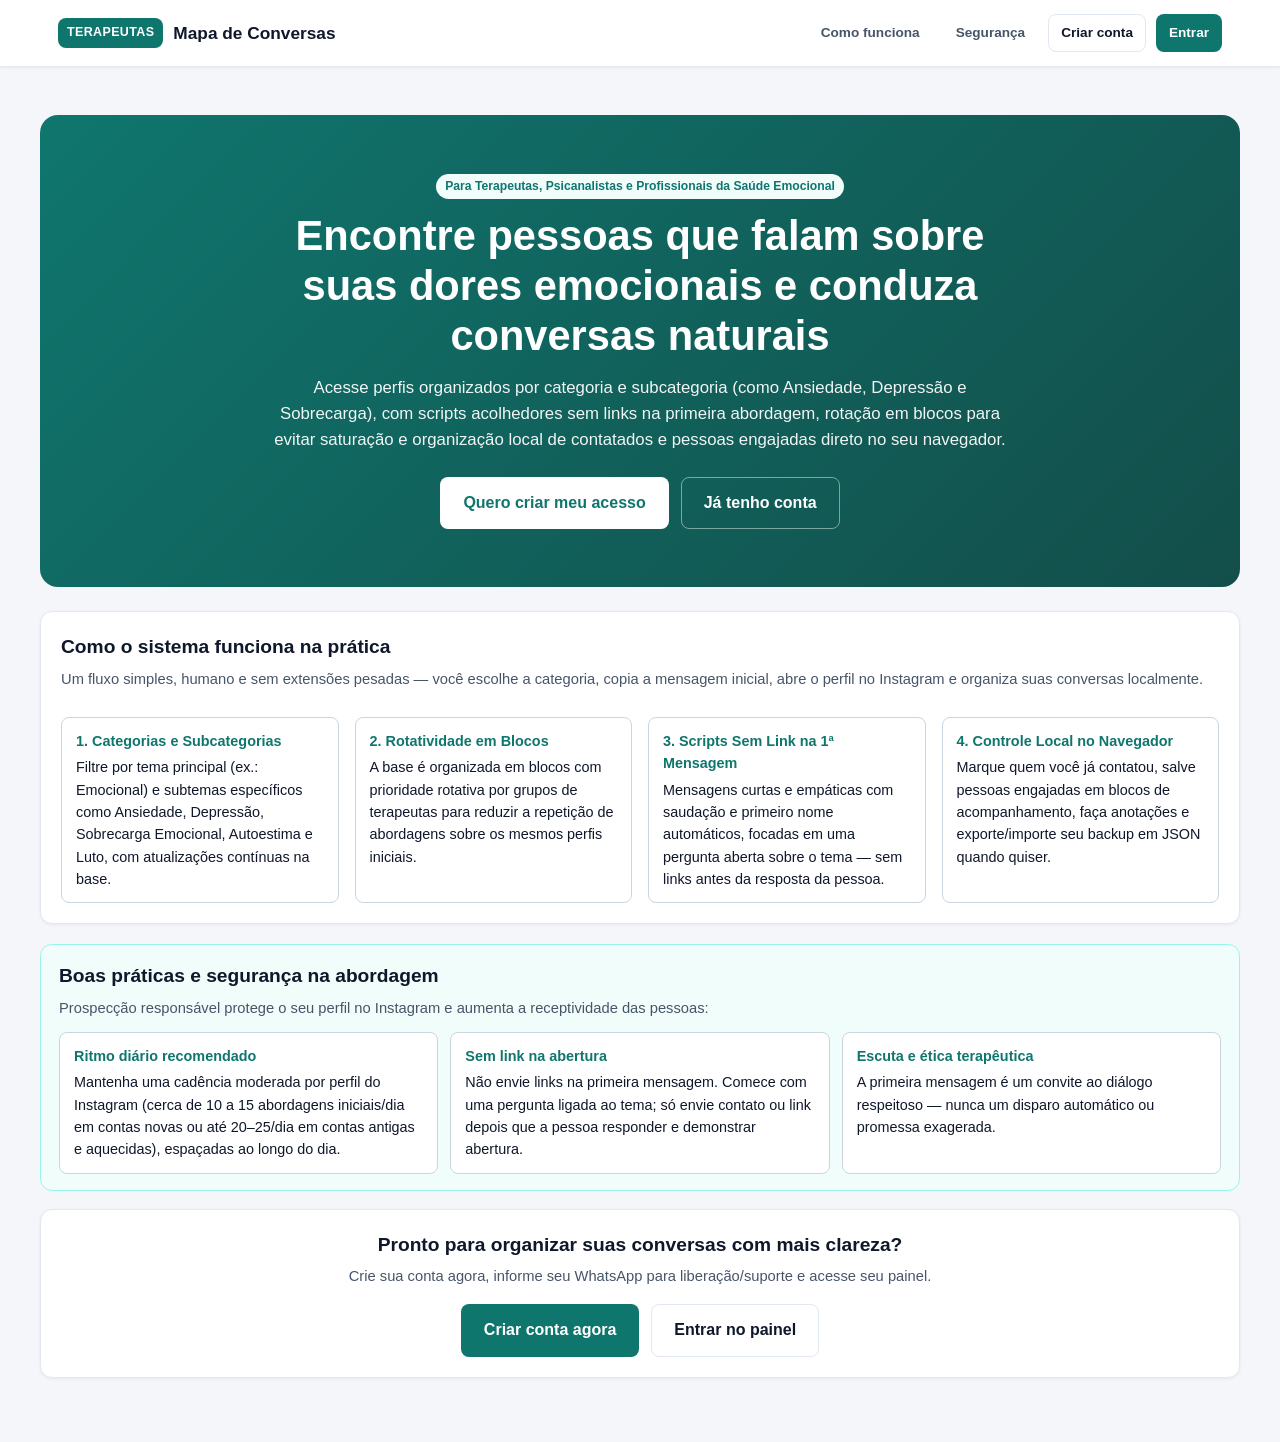
==== index.html @ d00be3a7 "Adiciona pagina de vendas, login, cadastro com WhatsApp e recuperacao de senha" ====
<!DOCTYPE html>
<html lang="pt-BR">
<head>
  <meta charset="UTF-8" />
  <meta name="viewport" content="width=device-width, initial-scale=1.0" />
  <title>Mapa de Conversas para Terapeutas — Prospecção Organizada no Instagram</title>
  <link rel="stylesheet" href="css/styles.css" />
</head>
<body>
  <header class="topbar">
    <div class="container topbar-inner">
      <a href="index.html" class="brand">
        <span class="brand-badge">TERAPEUTAS</span>
        <span>Mapa de Conversas</span>
      </a>
      <div class="topbar-actions">
        <a href="#como-funciona" class="btn btn-ghost btn-sm">Como funciona</a>
        <a href="#seguranca" class="btn btn-ghost btn-sm">Segurança</a>
        <a href="login.html?modo=cadastro" class="btn btn-outline btn-sm">Criar conta</a>
        <a href="login.html" class="btn btn-primary btn-sm">Entrar</a>
      </div>
    </div>
  </header>

  <main class="container page-main">
    <section class="hero">
      <div class="hero-inner">
        <span class="badge badge-primary" style="margin-bottom: 12px;">
          Para Terapeutas, Psicanalistas e Profissionais da Saúde Emocional
        </span>
        <h1>Encontre pessoas que falam sobre suas dores emocionais e conduza conversas naturais</h1>
        <p>
          Acesse perfis organizados por categoria e subcategoria (como Ansiedade, Depressão e Sobrecarga),
          com scripts acolhedores sem links na primeira abordagem, rotação em blocos para evitar saturação
          e organização local de contatados e pessoas engajadas direto no seu navegador.
        </p>
        <div class="hero-cta">
          <a href="login.html?modo=cadastro" class="btn btn-lg" style="background: #ffffff; color: #0f766e;">
            Quero criar meu acesso
          </a>
          <a href="login.html" class="btn btn-lg btn-outline" style="color: #ffffff; border-color: rgba(255,255,255,0.45); background: transparent;">
            Já tenho conta
          </a>
        </div>
      </div>
    </section>

    <section id="como-funciona" class="card" style="margin-top: 24px;">
      <h2 class="section-title">Como o sistema funciona na prática</h2>
      <p class="section-subtitle">
        Um fluxo simples, humano e sem extensões pesadas — você escolhe a categoria, copia a mensagem inicial,
        abre o perfil no Instagram e organiza suas conversas localmente.
      </p>

      <div class="features-grid">
        <div class="safety-box">
          <strong>1. Categorias e Subcategorias</strong>
          Filtre por tema principal (ex.: Emocional) e subtemas específicos como Ansiedade, Depressão,
          Sobrecarga Emocional, Autoestima e Luto, com atualizações contínuas na base.
        </div>
        <div class="safety-box">
          <strong>2. Rotatividade em Blocos</strong>
          A base é organizada em blocos com prioridade rotativa por grupos de terapeutas para reduzir
          a repetição de abordagens sobre os mesmos perfis iniciais.
        </div>
        <div class="safety-box">
          <strong>3. Scripts Sem Link na 1ª Mensagem</strong>
          Mensagens curtas e empáticas com saudação e primeiro nome automáticos, focadas em uma pergunta
          aberta sobre o tema — sem links antes da resposta da pessoa.
        </div>
        <div class="safety-box">
          <strong>4. Controle Local no Navegador</strong>
          Marque quem você já contatou, salve pessoas engajadas em blocos de acompanhamento, faça anotações
          e exporte/importe seu backup em JSON quando quiser.
        </div>
      </div>
    </section>

    <section id="seguranca" class="alert alert-info" style="margin-top: 20px;">
      <h2 class="section-title">Boas práticas e segurança na abordagem</h2>
      <p class="section-subtitle" style="margin-bottom: 8px;">
        Prospecção responsável protege o seu perfil no Instagram e aumenta a receptividade das pessoas:
      </p>
      <div class="safety-grid">
        <div class="safety-box">
          <strong>Ritmo diário recomendado</strong>
          Mantenha uma cadência moderada por perfil do Instagram (cerca de 10 a 15 abordagens iniciais/dia
          em contas novas ou até 20–25/dia em contas antigas e aquecidas), espaçadas ao longo do dia.
        </div>
        <div class="safety-box">
          <strong>Sem link na abertura</strong>
          Não envie links na primeira mensagem. Comece com uma pergunta ligada ao tema; só envie contato
          ou link depois que a pessoa responder e demonstrar abertura.
        </div>
        <div class="safety-box">
          <strong>Escuta e ética terapêutica</strong>
          A primeira mensagem é um convite ao diálogo respeitoso — nunca um disparo automático ou promessa
          exagerada.
        </div>
      </div>
    </section>

    <section class="card" style="text-align: center;">
      <h2 class="section-title">Pronto para organizar suas conversas com mais clareza?</h2>
      <p class="section-subtitle">
        Crie sua conta agora, informe seu WhatsApp para liberação/suporte e acesse seu painel.
      </p>
      <div class="hero-cta">
        <a href="login.html?modo=cadastro" class="btn btn-primary btn-lg">Criar conta agora</a>
        <a href="login.html" class="btn btn-outline btn-lg">Entrar no painel</a>
      </div>
    </section>
  </main>
</body>
</html>
---- css/styles.css ----
/* ==========================================================================
   ESTILOS GLOBAIS — SISTEMA DE LEADS PARA TERAPEUTAS (GITHUB PAGES)
   ========================================================================== */

:root {
  --bg-page: #f4f6f9;
  --bg-surface: #ffffff;
  --bg-muted: #f8fafc;
  --text-main: #0f172a;
  --text-muted: #475569;
  --text-light: #64748b;
  --border-color: #e2e8f0;
  --primary: #0f766e;
  --primary-hover: #115e59;
  --primary-soft: #f0fdfa;
  --accent: #2563eb;
  --accent-soft: #eff6ff;
  --success: #15803d;
  --success-soft: #f0fdf4;
  --warning: #b45309;
  --warning-soft: #fffbeb;
  --danger: #b91c1c;
  --danger-soft: #fef2f2;
  --radius-sm: 8px;
  --radius-md: 12px;
  --radius-lg: 18px;
  --shadow-sm: 0 1px 3px rgba(15, 23, 42, 0.06);
  --shadow-md: 0 6px 20px rgba(15, 23, 42, 0.08);
  --max-width: 1200px;
}

* {
  box-sizing: border-box;
  margin: 0;
  padding: 0;
}

html {
  scroll-behavior: smooth;
}

body {
  font-family: -apple-system, BlinkMacSystemFont, "Segoe UI", Roboto, Oxygen, Ubuntu, Cantarell, sans-serif;
  background-color: var(--bg-page);
  color: var(--text-main);
  line-height: 1.55;
  -webkit-font-smoothing: antialiased;
}

a {
  color: var(--primary);
  text-decoration: none;
}

a:hover {
  text-decoration: underline;
}

button,
input,
select,
textarea {
  font-family: inherit;
  font-size: 0.95rem;
}

/* Containers e Layout */
.container {
  width: 100%;
  max-width: var(--max-width);
  margin: 0 auto;
  padding: 0 18px;
}

.page-main {
  padding: 28px 0 64px;
}

/* Cabeçalho Superior */
.topbar {
  background: var(--bg-surface);
  border-bottom: 1px solid var(--border-color);
  position: sticky;
  top: 0;
  z-index: 40;
  box-shadow: var(--shadow-sm);
}

.topbar-inner {
  display: flex;
  align-items: center;
  justify-content: space-between;
  gap: 14px;
  min-height: 66px;
  flex-wrap: wrap;
}

.brand {
  display: inline-flex;
  align-items: center;
  gap: 10px;
  font-weight: 700;
  font-size: 1.08rem;
  color: var(--text-main);
  text-decoration: none;
}

.brand:hover {
  text-decoration: none;
}

.brand-badge {
  background: var(--primary);
  color: #fff;
  padding: 5px 9px;
  border-radius: var(--radius-sm);
  font-size: 0.78rem;
  font-weight: 700;
  letter-spacing: 0.03em;
}

.topbar-actions {
  display: flex;
  align-items: center;
  gap: 10px;
  flex-wrap: wrap;
}

.user-pill {
  background: var(--bg-muted);
  border: 1px solid var(--border-color);
  padding: 6px 12px;
  border-radius: 999px;
  font-size: 0.85rem;
  color: var(--text-muted);
}

/* Botões */
.btn {
  display: inline-flex;
  align-items: center;
  justify-content: center;
  gap: 7px;
  padding: 10px 16px;
  border-radius: var(--radius-sm);
  border: 1px solid transparent;
  font-weight: 600;
  cursor: pointer;
  transition: all 0.16s ease;
  text-decoration: none;
}

.btn:hover {
  text-decoration: none;
}

.btn:disabled {
  opacity: 0.55;
  cursor: not-allowed;
}

.btn-sm {
  padding: 7px 12px;
  font-size: 0.85rem;
}

.btn-lg {
  padding: 13px 22px;
  font-size: 1rem;
}

.btn-primary {
  background: var(--primary);
  color: #fff;
}

.btn-primary:hover {
  background: var(--primary-hover);
}

.btn-accent {
  background: var(--accent);
  color: #fff;
}

.btn-accent:hover {
  filter: brightness(0.94);
}

.btn-outline {
  background: var(--bg-surface);
  color: var(--text-main);
  border-color: var(--border-color);
}

.btn-outline:hover {
  background: var(--bg-muted);
}

.btn-success {
  background: var(--success);
  color: #fff;
}

.btn-warning {
  background: var(--warning);
  color: #fff;
}

.btn-danger {
  background: var(--danger);
  color: #fff;
}

.btn-ghost {
  background: transparent;
  color: var(--text-muted);
}

.btn-ghost:hover {
  background: var(--bg-muted);
  color: var(--text-main);
}

/* Cartões e Seções */
.card {
  background: var(--bg-surface);
  border: 1px solid var(--border-color);
  border-radius: var(--radius-md);
  padding: 20px;
  box-shadow: var(--shadow-sm);
}

.card + .card {
  margin-top: 16px;
}

.section-title {
  font-size: 1.2rem;
  font-weight: 700;
  margin-bottom: 6px;
}

.section-subtitle {
  color: var(--text-muted);
  font-size: 0.92rem;
  margin-bottom: 16px;
}

/* Alertas e Guia Operacional no Topo */
.alert {
  border-radius: var(--radius-md);
  padding: 16px 18px;
  border: 1px solid transparent;
  margin-bottom: 18px;
}

.alert-info {
  background: var(--primary-soft);
  border-color: #99f6e4;
  color: var(--text-main);
}

.alert-warning {
  background: var(--warning-soft);
  border-color: #fde68a;
  color: var(--text-main);
}

.alert-danger {
  background: var(--danger-soft);
  border-color: #fecaca;
  color: var(--text-main);
}

.alert-success {
  background: var(--success-soft);
  border-color: #bbf7d0;
  color: var(--text-main);
}

.safety-grid {
  display: grid;
  grid-template-columns: repeat(auto-fit, minmax(240px, 1fr));
  gap: 12px;
  margin-top: 12px;
}

.safety-box {
  background: var(--bg-surface);
  border: 1px solid #cbd5e1;
  border-radius: var(--radius-sm);
  padding: 12px 14px;
  font-size: 0.9rem;
}

.safety-box strong {
  display: block;
  margin-bottom: 4px;
  color: var(--primary);
}

/* Termômetro de Cadência Diária */
.meter-bar {
  width: 100%;
  height: 10px;
  background: #e2e8f0;
  border-radius: 999px;
  overflow: hidden;
  margin-top: 8px;
}

.meter-fill {
  height: 100%;
  width: 0%;
  background: var(--success);
  transition: width 0.25s ease, background-color 0.25s ease;
}

/* Grade de Estatísticas */
.stats-grid {
  display: grid;
  grid-template-columns: repeat(auto-fit, minmax(170px, 1fr));
  gap: 12px;
  margin-bottom: 18px;
}

.stat-card {
  background: var(--bg-surface);
  border: 1px solid var(--border-color);
  border-radius: var(--radius-md);
  padding: 16px;
}

.stat-label {
  font-size: 0.8rem;
  color: var(--text-light);
  text-transform: uppercase;
  letter-spacing: 0.04em;
}

.stat-value {
  font-size: 1.55rem;
  font-weight: 800;
  margin-top: 4px;
}

/* Filtros e Abas */
.filters-bar {
  display: grid;
  grid-template-columns: repeat(auto-fit, minmax(190px, 1fr));
  gap: 12px;
  margin-bottom: 16px;
}

.field {
  display: flex;
  flex-direction: column;
  gap: 5px;
}

.field label {
  font-size: 0.84rem;
  font-weight: 600;
  color: var(--text-muted);
}

.input,
.select,
.textarea {
  width: 100%;
  padding: 10px 12px;
  border: 1px solid var(--border-color);
  border-radius: var(--radius-sm);
  background: var(--bg-surface);
  color: var(--text-main);
}

.input:focus,
.select:focus,
.textarea:focus {
  outline: none;
  border-color: var(--primary);
  box-shadow: 0 0 0 3px rgba(15, 118, 110, 0.12);
}

.textarea {
  min-height: 92px;
  resize: vertical;
}

.tabs {
  display: flex;
  gap: 8px;
  border-bottom: 1px solid var(--border-color);
  padding-bottom: 10px;
  margin-bottom: 18px;
  flex-wrap: wrap;
}

.tab-btn {
  padding: 8px 14px;
  border-radius: var(--radius-sm);
  border: 1px solid var(--border-color);
  background: var(--bg-surface);
  color: var(--text-muted);
  font-weight: 600;
  cursor: pointer;
}

.tab-btn.active {
  background: var(--primary);
  color: #fff;
  border-color: var(--primary);
}

/* Badges / Etiquetas */
.badge {
  display: inline-flex;
  align-items: center;
  padding: 3px 9px;
  border-radius: 999px;
  font-size: 0.76rem;
  font-weight: 700;
}

.badge-neutral {
  background: #e2e8f0;
  color: #334155;
}

.badge-primary {
  background: var(--primary-soft);
  color: var(--primary);
}

.badge-success {
  background: var(--success-soft);
  color: var(--success);
}

.badge-warning {
  background: var(--warning-soft);
  color: var(--warning);
}

.badge-danger {
  background: var(--danger-soft);
  color: var(--danger);
}

/* Cartões de Leads */
.leads-grid {
  display: grid;
  grid-template-columns: repeat(auto-fill, minmax(340px, 1fr));
  gap: 16px;
}

.lead-card {
  background: var(--bg-surface);
  border: 1px solid var(--border-color);
  border-radius: var(--radius-md);
  padding: 18px;
  display: flex;
  flex-direction: column;
  justify-content: space-between;
  gap: 14px;
  box-shadow: var(--shadow-sm);
}

.lead-card.is-contacted {
  border-left: 4px solid var(--success);
}

.lead-header {
  display: flex;
  align-items: flex-start;
  justify-content: space-between;
  gap: 10px;
}

.lead-handle {
  font-weight: 700;
  font-size: 1.02rem;
}

.lead-sub {
  font-size: 0.85rem;
  color: var(--text-muted);
}

.lead-meta {
  display: flex;
  gap: 6px;
  flex-wrap: wrap;
  margin-top: 8px;
}

.lead-context {
  background: var(--bg-muted);
  border-radius: var(--radius-sm);
  padding: 10px 12px;
  font-size: 0.86rem;
  color: var(--text-muted);
}

.script-box {
  background: var(--primary-soft);
  border: 1px dashed #5eead4;
  border-radius: var(--radius-sm);
  padding: 11px 12px;
  font-size: 0.88rem;
  color: var(--text-main);
  white-space: pre-line;
}

.lead-actions {
  display: flex;
  gap: 8px;
  flex-wrap: wrap;
}

/* Tabelas (Admin) */
.table-wrap {
  width: 100%;
  overflow-x: auto;
  border: 1px solid var(--border-color);
  border-radius: var(--radius-md);
  background: var(--bg-surface);
}

table {
  width: 100%;
  border-collapse: collapse;
  font-size: 0.88rem;
}

th,
td {
  padding: 11px 12px;
  text-align: left;
  border-bottom: 1px solid var(--border-color);
}

th {
  background: var(--bg-muted);
  font-weight: 700;
  color: var(--text-muted);
  white-space: nowrap;
}

/* Página de Vendas e Auth */
.hero {
  background: linear-gradient(135deg, #0f766e 0%, #134e4a 100%);
  color: #fff;
  padding: 58px 0;
  border-radius: var(--radius-lg);
  margin-top: 20px;
}

.hero-inner {
  max-width: 780px;
  margin: 0 auto;
  text-align: center;
  padding: 0 20px;
}

.hero h1 {
  font-size: clamp(1.75rem, 4vw, 2.6rem);
  line-height: 1.2;
  margin-bottom: 14px;
}

.hero p {
  font-size: 1.05rem;
  opacity: 0.94;
  margin-bottom: 24px;
}

.hero-cta {
  display: flex;
  gap: 12px;
  justify-content: center;
  flex-wrap: wrap;
}

.features-grid {
  display: grid;
  grid-template-columns: repeat(auto-fit, minmax(250px, 1fr));
  gap: 16px;
  margin-top: 26px;
}

.auth-box {
  max-width: 460px;
  margin: 36px auto;
}

.hidden {
  display: none !important;
}

.empty-state {
  text-align: center;
  padding: 36px 18px;
  color: var(--text-muted);
}

@media (max-width: 640px) {
  .topbar-inner {
    padding: 10px 0;
  }
  .leads-grid {
    grid-template-columns: 1fr;
  }
}
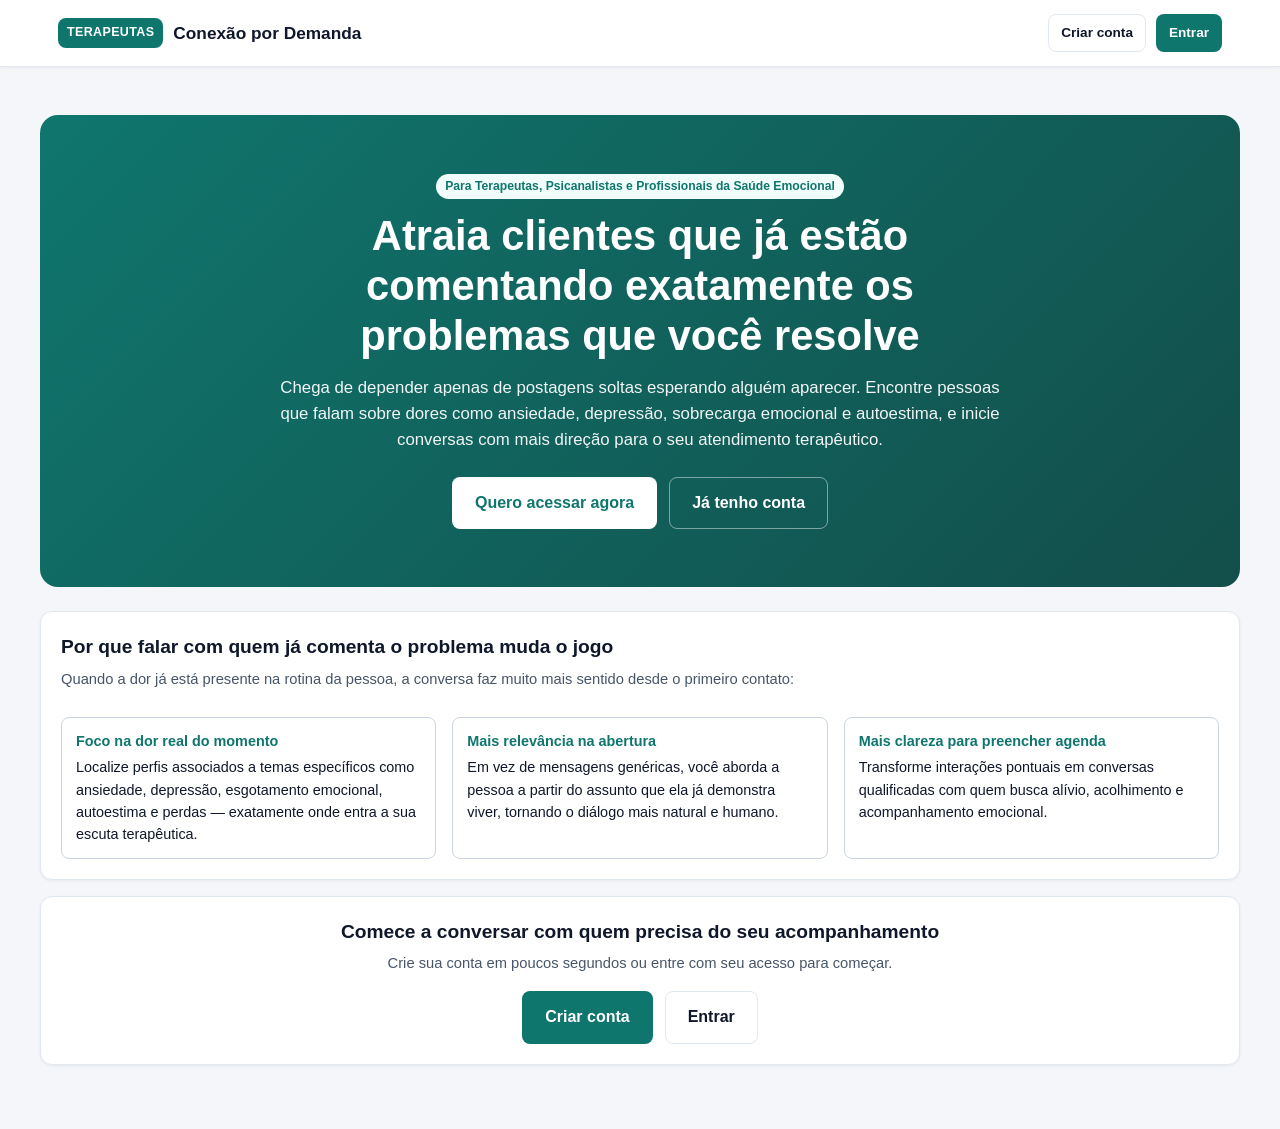
==== commit 9a432511: "Simplifica index.html para landing page unica focada em demandas terapeuticas" ====
--- a/index.html
+++ b/index.html
@@ -3,40 +3,38 @@
 <head>
   <meta charset="UTF-8" />
   <meta name="viewport" content="width=device-width, initial-scale=1.0" />
-  <title>Mapa de Conversas para Terapeutas — Prospecção Organizada no Instagram</title>
+  <title>Clientes para Terapeutas — Pessoas que Comentam Suas Dores</title>
   <link rel="stylesheet" href="css/styles.css" />
 </head>
 <body>
   <header class="topbar">
     <div class="container topbar-inner">
-      <a href="index.html" class="brand">
+      <a href="#topo" class="brand">
         <span class="brand-badge">TERAPEUTAS</span>
-        <span>Mapa de Conversas</span>
+        <span>Conexão por Demanda</span>
       </a>
       <div class="topbar-actions">
-        <a href="#como-funciona" class="btn btn-ghost btn-sm">Como funciona</a>
-        <a href="#seguranca" class="btn btn-ghost btn-sm">Segurança</a>
         <a href="login.html?modo=cadastro" class="btn btn-outline btn-sm">Criar conta</a>
         <a href="login.html" class="btn btn-primary btn-sm">Entrar</a>
       </div>
     </div>
   </header>
 
-  <main class="container page-main">
+  <main id="topo" class="container page-main">
     <section class="hero">
       <div class="hero-inner">
         <span class="badge badge-primary" style="margin-bottom: 12px;">
           Para Terapeutas, Psicanalistas e Profissionais da Saúde Emocional
         </span>
-        <h1>Encontre pessoas que falam sobre suas dores emocionais e conduza conversas naturais</h1>
+        <h1>Atraia clientes que já estão comentando exatamente os problemas que você resolve</h1>
         <p>
-          Acesse perfis organizados por categoria e subcategoria (como Ansiedade, Depressão e Sobrecarga),
-          com scripts acolhedores sem links na primeira abordagem, rotação em blocos para evitar saturação
-          e organização local de contatados e pessoas engajadas direto no seu navegador.
+          Chega de depender apenas de postagens soltas esperando alguém aparecer. Encontre pessoas
+          que falam sobre dores como ansiedade, depressão, sobrecarga emocional e autoestima, e inicie
+          conversas com mais direção para o seu atendimento terapêutico.
         </p>
         <div class="hero-cta">
           <a href="login.html?modo=cadastro" class="btn btn-lg" style="background: #ffffff; color: #0f766e;">
-            Quero criar meu acesso
+            Quero acessar agora
           </a>
           <a href="login.html" class="btn btn-lg btn-outline" style="color: #ffffff; border-color: rgba(255,255,255,0.45); background: transparent;">
             Já tenho conta
@@ -45,69 +43,39 @@
       </div>
     </section>
 
-    <section id="como-funciona" class="card" style="margin-top: 24px;">
-      <h2 class="section-title">Como o sistema funciona na prática</h2>
+    <section class="card" style="margin-top: 24px;">
+      <h2 class="section-title">Por que falar com quem já comenta o problema muda o jogo</h2>
       <p class="section-subtitle">
-        Um fluxo simples, humano e sem extensões pesadas — você escolhe a categoria, copia a mensagem inicial,
-        abre o perfil no Instagram e organiza suas conversas localmente.
+        Quando a dor já está presente na rotina da pessoa, a conversa faz muito mais sentido desde o primeiro contato:
       </p>
 
       <div class="features-grid">
         <div class="safety-box">
-          <strong>1. Categorias e Subcategorias</strong>
-          Filtre por tema principal (ex.: Emocional) e subtemas específicos como Ansiedade, Depressão,
-          Sobrecarga Emocional, Autoestima e Luto, com atualizações contínuas na base.
+          <strong>Foco na dor real do momento</strong>
+          Localize perfis associados a temas específicos como ansiedade, depressão, esgotamento emocional,
+          autoestima e perdas — exatamente onde entra a sua escuta terapêutica.
         </div>
         <div class="safety-box">
-          <strong>2. Rotatividade em Blocos</strong>
-          A base é organizada em blocos com prioridade rotativa por grupos de terapeutas para reduzir
-          a repetição de abordagens sobre os mesmos perfis iniciais.
+          <strong>Mais relevância na abertura</strong>
+          Em vez de mensagens genéricas, você aborda a pessoa a partir do assunto que ela já demonstra
+          viver, tornando o diálogo mais natural e humano.
         </div>
         <div class="safety-box">
-          <strong>3. Scripts Sem Link na 1ª Mensagem</strong>
-          Mensagens curtas e empáticas com saudação e primeiro nome automáticos, focadas em uma pergunta
-          aberta sobre o tema — sem links antes da resposta da pessoa.
-        </div>
-        <div class="safety-box">
-          <strong>4. Controle Local no Navegador</strong>
-          Marque quem você já contatou, salve pessoas engajadas em blocos de acompanhamento, faça anotações
-          e exporte/importe seu backup em JSON quando quiser.
-        </div>
-      </div>
-    </section>
-
-    <section id="seguranca" class="alert alert-info" style="margin-top: 20px;">
-      <h2 class="section-title">Boas práticas e segurança na abordagem</h2>
-      <p class="section-subtitle" style="margin-bottom: 8px;">
-        Prospecção responsável protege o seu perfil no Instagram e aumenta a receptividade das pessoas:
-      </p>
-      <div class="safety-grid">
-        <div class="safety-box">
-          <strong>Ritmo diário recomendado</strong>
-          Mantenha uma cadência moderada por perfil do Instagram (cerca de 10 a 15 abordagens iniciais/dia
-          em contas novas ou até 20–25/dia em contas antigas e aquecidas), espaçadas ao longo do dia.
-        </div>
-        <div class="safety-box">
-          <strong>Sem link na abertura</strong>
-          Não envie links na primeira mensagem. Comece com uma pergunta ligada ao tema; só envie contato
-          ou link depois que a pessoa responder e demonstrar abertura.
-        </div>
-        <div class="safety-box">
-          <strong>Escuta e ética terapêutica</strong>
-          A primeira mensagem é um convite ao diálogo respeitoso — nunca um disparo automático ou promessa
-          exagerada.
+          <strong>Mais clareza para preencher agenda</strong>
+          Transforme interações pontuais em conversas qualificadas com quem busca alívio, acolhimento
+          e acompanhamento emocional.
         </div>
       </div>
     </section>
 
     <section class="card" style="text-align: center;">
-      <h2 class="section-title">Pronto para organizar suas conversas com mais clareza?</h2>
+      <h2 class="section-title">Comece a conversar com quem precisa do seu acompanhamento</h2>
       <p class="section-subtitle">
-        Crie sua conta agora, informe seu WhatsApp para liberação/suporte e acesse seu painel.
+        Crie sua conta em poucos segundos ou entre com seu acesso para começar.
       </p>
       <div class="hero-cta">
-        <a href="login.html?modo=cadastro" class="btn btn-primary btn-lg">Criar conta agora</a>
-        <a href="login.html" class="btn btn-outline btn-lg">Entrar no painel</a>
+        <a href="login.html?modo=cadastro" class="btn btn-primary btn-lg">Criar conta</a>
+        <a href="login.html" class="btn btn-outline btn-lg">Entrar</a>
       </div>
     </section>
   </main>
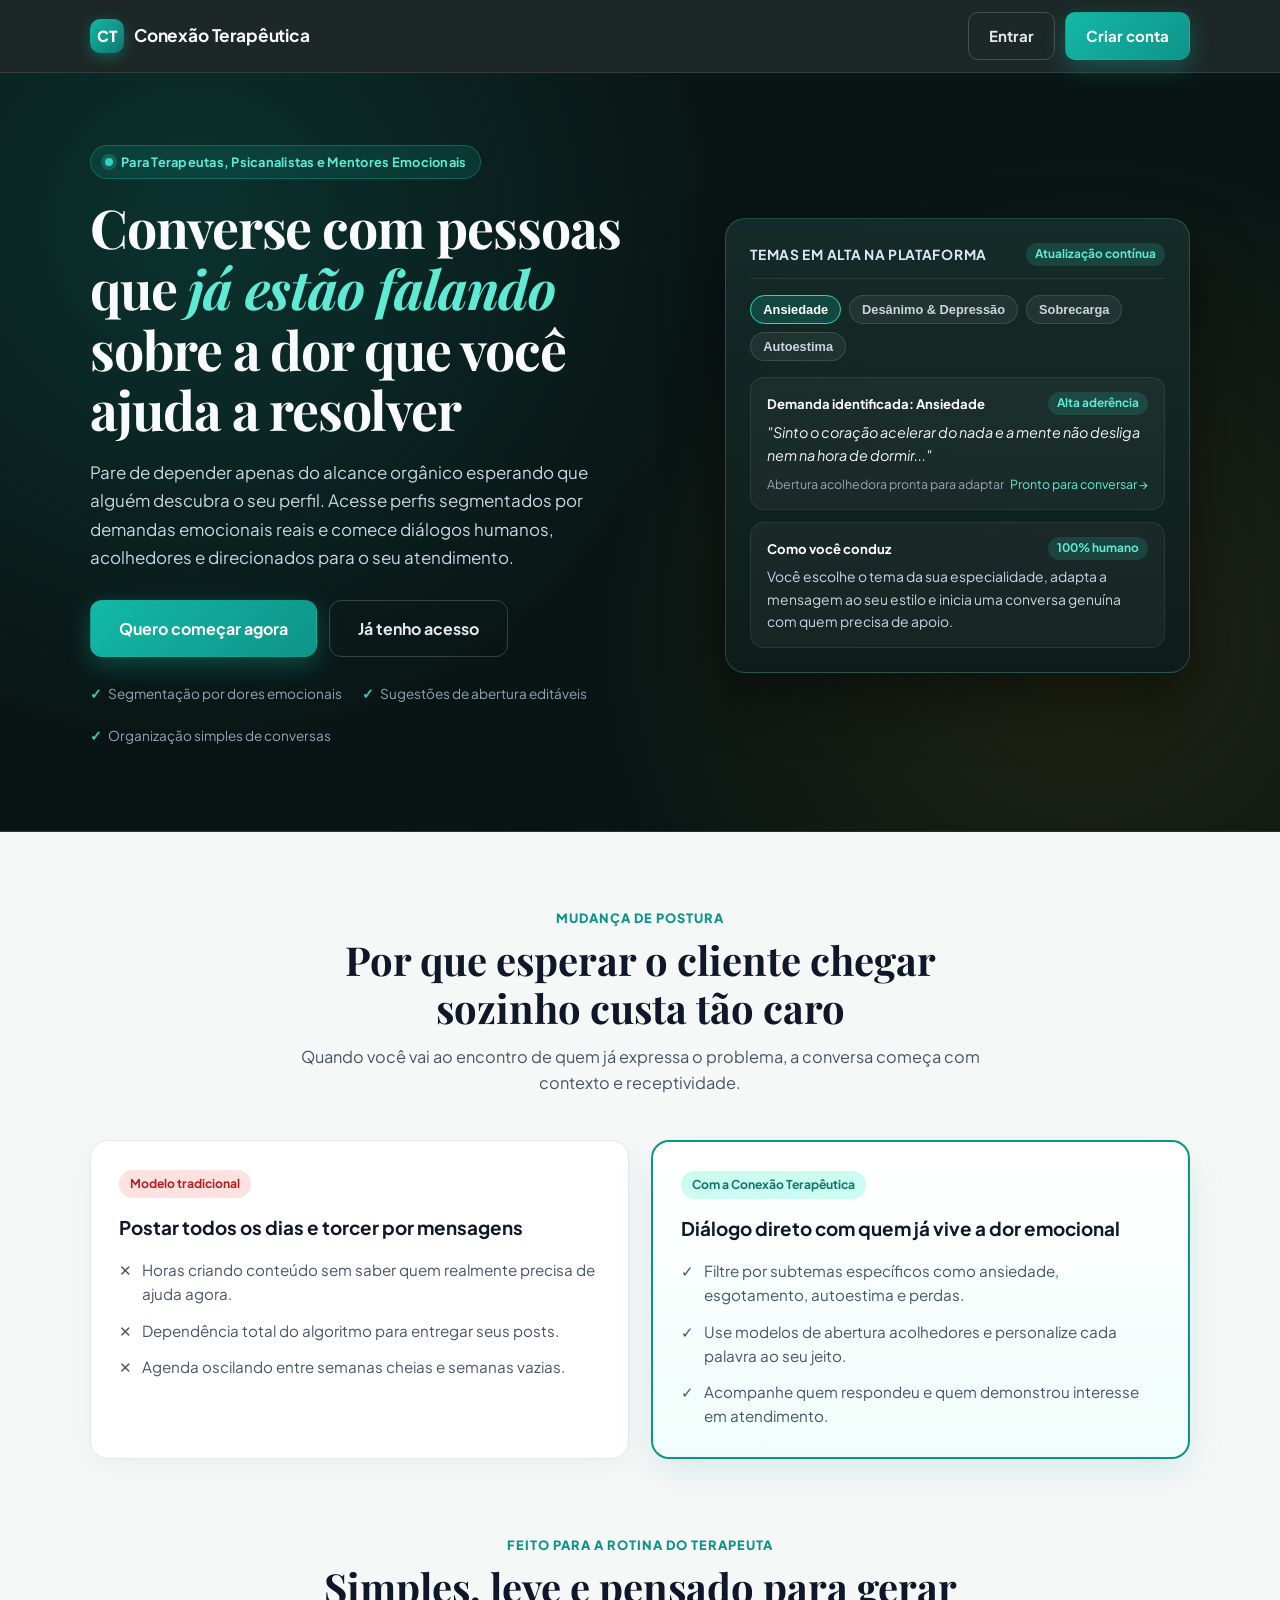
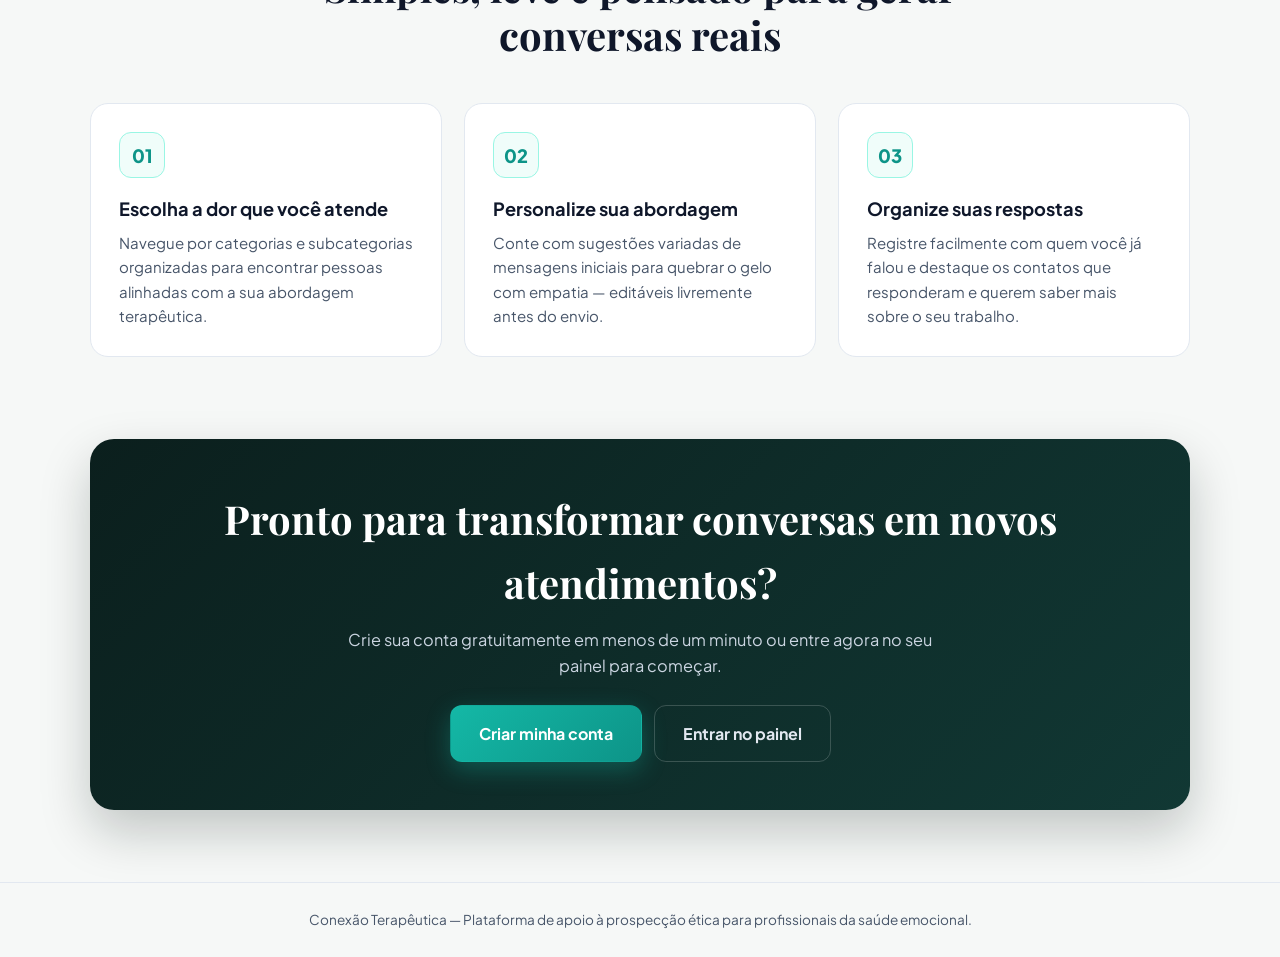
==== commit 18ccd6d8: "Reformula landing page com visual moderno e simulacao interativa de temas" ====
--- a/index.html
+++ b/index.html
@@ -3,81 +3,713 @@
 <head>
   <meta charset="UTF-8" />
   <meta name="viewport" content="width=device-width, initial-scale=1.0" />
-  <title>Clientes para Terapeutas — Pessoas que Comentam Suas Dores</title>
-  <link rel="stylesheet" href="css/styles.css" />
+  <title>Conexão Terapêutica — Encontre Clientes que Já Comentam Suas Dores</title>
+  <link rel="preconnect" href="https://fonts.googleapis.com" />
+  <link rel="preconnect" href="https://fonts.gstatic.com" crossorigin />
+  <link href="https://fonts.googleapis.com/css2?family=Playfair+Display:ital,wght@0,600;0,700;1,600&family=Plus+Jakarta+Sans:wght@400;500;600;700;800&display=swap" rel="stylesheet" />
+  <style>
+    :root {
+      --bg-dark: #091514;
+      --bg-dark-card: #102321;
+      --bg-light: #f6f8f7;
+      --surface: #ffffff;
+      --teal: #0d9488;
+      --teal-bright: #14b8a6;
+      --teal-soft: #ccfbf1;
+      --amber: #f59e0b;
+      --text-dark: #0f172a;
+      --text-muted: #475569;
+      --text-light: #f8fafc;
+      --text-light-muted: #94a3b8;
+      --border-light: #e2e8f0;
+      --border-dark: rgba(255, 255, 255, 0.1);
+      --max-w: 1140px;
+    }
+
+    * {
+      box-sizing: border-box;
+      margin: 0;
+      padding: 0;
+    }
+
+    html {
+      scroll-behavior: smooth;
+    }
+
+    body {
+      font-family: 'Plus Jakarta Sans', -apple-system, BlinkMacSystemFont, sans-serif;
+      background-color: var(--bg-light);
+      color: var(--text-dark);
+      line-height: 1.6;
+      overflow-x: hidden;
+      -webkit-font-smoothing: antialiased;
+    }
+
+    .container {
+      width: 100%;
+      max-width: var(--max-w);
+      margin: 0 auto;
+      padding: 0 20px;
+    }
+
+    /* NAVBAR */
+    .navbar {
+      position: sticky;
+      top: 0;
+      z-index: 50;
+      background: rgba(9, 21, 20, 0.92);
+      backdrop-filter: blur(12px);
+      border-bottom: 1px solid var(--border-dark);
+    }
+
+    .navbar-inner {
+      display: flex;
+      align-items: center;
+      justify-content: space-between;
+      min-height: 72px;
+      gap: 14px;
+    }
+
+    .logo {
+      display: flex;
+      align-items: center;
+      gap: 10px;
+      text-decoration: none;
+      color: var(--text-light);
+      font-weight: 700;
+      font-size: 1.08rem;
+      letter-spacing: -0.01em;
+    }
+
+    .logo-mark {
+      width: 34px;
+      height: 34px;
+      border-radius: 10px;
+      background: linear-gradient(135deg, var(--teal-bright), #0f766e);
+      display: grid;
+      place-items: center;
+      color: #fff;
+      font-weight: 800;
+      font-size: 0.95rem;
+      box-shadow: 0 4px 14px rgba(20, 184, 166, 0.35);
+    }
+
+    .nav-actions {
+      display: flex;
+      align-items: center;
+      gap: 10px;
+    }
+
+    .btn {
+      display: inline-flex;
+      align-items: center;
+      justify-content: center;
+      gap: 8px;
+      padding: 11px 20px;
+      border-radius: 10px;
+      font-weight: 700;
+      font-size: 0.94rem;
+      text-decoration: none;
+      transition: all 0.2s ease;
+      cursor: pointer;
+      border: 1px solid transparent;
+    }
+
+    .btn-ghost-light {
+      color: #e2e8f0;
+      border-color: rgba(255, 255, 255, 0.18);
+      background: transparent;
+    }
+
+    .btn-ghost-light:hover {
+      background: rgba(255, 255, 255, 0.08);
+      color: #fff;
+    }
+
+    .btn-primary-glow {
+      background: linear-gradient(135deg, var(--teal-bright), var(--teal));
+      color: #ffffff;
+      box-shadow: 0 8px 24px rgba(20, 184, 166, 0.32);
+    }
+
+    .btn-primary-glow:hover {
+      transform: translateY(-1px);
+      box-shadow: 0 12px 28px rgba(20, 184, 166, 0.45);
+    }
+
+    .btn-lg {
+      padding: 15px 28px;
+      font-size: 1rem;
+      border-radius: 12px;
+    }
+
+    /* HERO DARK EDITORIAL */
+    .hero-section {
+      background:
+        radial-gradient(circle at 15% 20%, rgba(20, 184, 166, 0.18), transparent 42%),
+        radial-gradient(circle at 85% 75%, rgba(245, 158, 11, 0.1), transparent 40%),
+        var(--bg-dark);
+      color: var(--text-light);
+      padding: 72px 0 84px;
+      border-bottom: 1px solid var(--border-dark);
+    }
+
+    .hero-grid {
+      display: grid;
+      grid-template-columns: 1.12fr 0.88fr;
+      gap: 44px;
+      align-items: center;
+    }
+
+    .pill-tag {
+      display: inline-flex;
+      align-items: center;
+      gap: 8px;
+      background: rgba(20, 184, 166, 0.14);
+      border: 1px solid rgba(20, 184, 166, 0.35);
+      color: #5eead4;
+      padding: 6px 14px;
+      border-radius: 999px;
+      font-size: 0.8rem;
+      font-weight: 700;
+      letter-spacing: 0.02em;
+      margin-bottom: 18px;
+    }
+
+    .dot-pulse {
+      width: 8px;
+      height: 8px;
+      border-radius: 50%;
+      background: #2dd4bf;
+      box-shadow: 0 0 0 4px rgba(45, 212, 191, 0.22);
+    }
+
+    .hero-title {
+      font-family: 'Playfair Display', Georgia, serif;
+      font-size: clamp(2.1rem, 4.3vw, 3.35rem);
+      line-height: 1.13;
+      font-weight: 700;
+      margin-bottom: 18px;
+      letter-spacing: -0.02em;
+    }
+
+    .hero-title em {
+      font-style: italic;
+      color: #5eead4;
+    }
+
+    .hero-desc {
+      color: #cbd5e1;
+      font-size: 1.06rem;
+      line-height: 1.68;
+      margin-bottom: 28px;
+      max-width: 560px;
+    }
+
+    .hero-cta-row {
+      display: flex;
+      gap: 12px;
+      flex-wrap: wrap;
+      margin-bottom: 26px;
+    }
+
+    .hero-proof {
+      display: flex;
+      gap: 20px;
+      flex-wrap: wrap;
+      font-size: 0.85rem;
+      color: var(--text-light-muted);
+    }
+
+    .hero-proof span {
+      display: inline-flex;
+      align-items: center;
+      gap: 6px;
+    }
+
+    .check-icon {
+      color: #2dd4bf;
+      font-weight: 800;
+    }
+
+    /* RADAR VISUAL INTERATIVO */
+    .radar-card {
+      background: linear-gradient(180deg, rgba(22, 46, 43, 0.9), rgba(13, 29, 27, 0.96));
+      border: 1px solid rgba(94, 234, 212, 0.22);
+      border-radius: 20px;
+      padding: 24px;
+      box-shadow: 0 24px 60px rgba(0, 0, 0, 0.45);
+    }
+
+    .radar-header {
+      display: flex;
+      justify-content: space-between;
+      align-items: center;
+      margin-bottom: 16px;
+      padding-bottom: 12px;
+      border-bottom: 1px solid rgba(255, 255, 255, 0.08);
+    }
+
+    .radar-title {
+      font-size: 0.86rem;
+      font-weight: 700;
+      color: #e2e8f0;
+      text-transform: uppercase;
+      letter-spacing: 0.05em;
+    }
+
+    .radar-chips {
+      display: flex;
+      gap: 8px;
+      flex-wrap: wrap;
+      margin-bottom: 16px;
+    }
+
+    .topic-chip {
+      background: rgba(255, 255, 255, 0.06);
+      border: 1px solid rgba(255, 255, 255, 0.12);
+      color: #cbd5e1;
+      padding: 6px 12px;
+      border-radius: 999px;
+      font-size: 0.8rem;
+      font-weight: 600;
+      cursor: pointer;
+      transition: all 0.18s ease;
+    }
+
+    .topic-chip.active,
+    .topic-chip:hover {
+      background: rgba(20, 184, 166, 0.22);
+      border-color: #2dd4bf;
+      color: #ffffff;
+    }
+
+    .signal-item {
+      background: rgba(255, 255, 255, 0.04);
+      border: 1px solid rgba(255, 255, 255, 0.08);
+      border-radius: 14px;
+      padding: 14px 16px;
+      margin-bottom: 12px;
+    }
+
+    .signal-top {
+      display: flex;
+      justify-content: space-between;
+      align-items: center;
+      margin-bottom: 6px;
+      font-size: 0.82rem;
+    }
+
+    .signal-tag {
+      background: rgba(45, 212, 191, 0.16);
+      color: #5eead4;
+      padding: 2px 9px;
+      border-radius: 999px;
+      font-weight: 700;
+      font-size: 0.74rem;
+    }
+
+    .signal-quote {
+      font-size: 0.9rem;
+      color: #f1f5f9;
+      font-style: italic;
+      margin-bottom: 8px;
+    }
+
+    .signal-foot {
+      font-size: 0.78rem;
+      color: #94a3b8;
+      display: flex;
+      justify-content: space-between;
+    }
+
+    /* SEÇÕES CLARAS */
+    .section {
+      padding: 72px 0;
+    }
+
+    .section-center {
+      text-align: center;
+      max-width: 720px;
+      margin: 0 auto 44px;
+    }
+
+    .eyebrow {
+      display: inline-block;
+      color: var(--teal);
+      font-weight: 800;
+      font-size: 0.8rem;
+      text-transform: uppercase;
+      letter-spacing: 0.08em;
+      margin-bottom: 8px;
+    }
+
+    .heading-2 {
+      font-family: 'Playfair Display', Georgia, serif;
+      font-size: clamp(1.75rem, 3.2vw, 2.5rem);
+      line-height: 1.2;
+      color: var(--text-dark);
+      margin-bottom: 12px;
+    }
+
+    .subtext {
+      color: var(--text-muted);
+      font-size: 1.02rem;
+    }
+
+    /* COMPARATIVO */
+    .compare-grid {
+      display: grid;
+      grid-template-columns: repeat(auto-fit, minmax(290px, 1fr));
+      gap: 22px;
+    }
+
+    .compare-card {
+      background: var(--surface);
+      border: 1px solid var(--border-light);
+      border-radius: 18px;
+      padding: 28px;
+      box-shadow: 0 8px 28px rgba(15, 23, 42, 0.04);
+    }
+
+    .compare-card.highlight {
+      border: 2px solid var(--teal);
+      background: linear-gradient(180deg, #ffffff 0%, #f0fdfa 100%);
+      box-shadow: 0 14px 36px rgba(13, 148, 136, 0.12);
+    }
+
+    .compare-badge {
+      display: inline-block;
+      padding: 4px 11px;
+      border-radius: 999px;
+      font-size: 0.76rem;
+      font-weight: 700;
+      margin-bottom: 14px;
+    }
+
+    .badge-old {
+      background: #fee2e2;
+      color: #b91c1c;
+    }
+
+    .badge-new {
+      background: var(--teal-soft);
+      color: #0f766e;
+    }
+
+    .compare-list {
+      list-style: none;
+      margin-top: 16px;
+      display: grid;
+      gap: 12px;
+    }
+
+    .compare-list li {
+      display: flex;
+      gap: 10px;
+      font-size: 0.95rem;
+      color: var(--text-muted);
+    }
+
+    /* BENEFÍCIOS EM 3 PILARES */
+    .pillars-grid {
+      display: grid;
+      grid-template-columns: repeat(auto-fit, minmax(280px, 1fr));
+      gap: 22px;
+    }
+
+    .pillar-card {
+      background: var(--surface);
+      border: 1px solid var(--border-light);
+      border-radius: 18px;
+      padding: 28px;
+      transition: transform 0.2s ease, box-shadow 0.2s ease;
+    }
+
+    .pillar-card:hover {
+      transform: translateY(-3px);
+      box-shadow: 0 16px 34px rgba(15, 23, 42, 0.07);
+    }
+
+    .pillar-icon {
+      width: 46px;
+      height: 46px;
+      border-radius: 12px;
+      background: #f0fdfa;
+      border: 1px solid #99f6e4;
+      color: var(--teal);
+      display: grid;
+      place-items: center;
+      font-weight: 800;
+      font-size: 1.15rem;
+      margin-bottom: 16px;
+    }
+
+    .pillar-card h3 {
+      font-size: 1.14rem;
+      margin-bottom: 8px;
+      color: var(--text-dark);
+    }
+
+    .pillar-card p {
+      font-size: 0.94rem;
+      color: var(--text-muted);
+    }
+
+    /* CTA FINAL */
+    .cta-banner {
+      background: linear-gradient(135deg, #0b1f1d 0%, #113834 100%);
+      color: #fff;
+      border-radius: 24px;
+      padding: 48px 28px;
+      text-align: center;
+      box-shadow: 0 22px 50px rgba(9, 21, 20, 0.22);
+    }
+
+    .cta-banner h2 {
+      font-family: 'Playfair Display', Georgia, serif;
+      font-size: clamp(1.8rem, 3.5vw, 2.5rem);
+      margin-bottom: 12px;
+    }
+
+    .cta-banner p {
+      color: #cbd5e1;
+      max-width: 600px;
+      margin: 0 auto 26px;
+      font-size: 1.02rem;
+    }
+
+    .footer {
+      border-top: 1px solid var(--border-light);
+      padding: 26px 0;
+      text-align: center;
+      font-size: 0.85rem;
+      color: var(--text-muted);
+    }
+
+    @media (max-width: 880px) {
+      .hero-grid {
+        grid-template-columns: 1fr;
+        gap: 32px;
+      }
+      .hero-section {
+        padding: 48px 0 56px;
+      }
+    }
+  </style>
 </head>
 <body>
-  <header class="topbar">
-    <div class="container topbar-inner">
-      <a href="#topo" class="brand">
-        <span class="brand-badge">TERAPEUTAS</span>
-        <span>Conexão por Demanda</span>
+  <header class="navbar">
+    <div class="container navbar-inner">
+      <a href="#inicio" class="logo">
+        <span class="logo-mark">CT</span>
+        <span>Conexão Terapêutica</span>
       </a>
-      <div class="topbar-actions">
-        <a href="login.html?modo=cadastro" class="btn btn-outline btn-sm">Criar conta</a>
-        <a href="login.html" class="btn btn-primary btn-sm">Entrar</a>
+      <div class="nav-actions">
+        <a href="login.html" class="btn btn-ghost-light">Entrar</a>
+        <a href="login.html?modo=cadastro" class="btn btn-primary-glow">Criar conta</a>
       </div>
     </div>
   </header>
 
-  <main id="topo" class="container page-main">
-    <section class="hero">
-      <div class="hero-inner">
-        <span class="badge badge-primary" style="margin-bottom: 12px;">
-          Para Terapeutas, Psicanalistas e Profissionais da Saúde Emocional
-        </span>
-        <h1>Atraia clientes que já estão comentando exatamente os problemas que você resolve</h1>
-        <p>
-          Chega de depender apenas de postagens soltas esperando alguém aparecer. Encontre pessoas
-          que falam sobre dores como ansiedade, depressão, sobrecarga emocional e autoestima, e inicie
-          conversas com mais direção para o seu atendimento terapêutico.
-        </p>
-        <div class="hero-cta">
-          <a href="login.html?modo=cadastro" class="btn btn-lg" style="background: #ffffff; color: #0f766e;">
-            Quero acessar agora
-          </a>
-          <a href="login.html" class="btn btn-lg btn-outline" style="color: #ffffff; border-color: rgba(255,255,255,0.45); background: transparent;">
-            Já tenho conta
-          </a>
+  <main id="inicio">
+    <!-- DOBRA PRINCIPAL -->
+    <section class="hero-section">
+      <div class="container hero-grid">
+        <div>
+          <div class="pill-tag">
+            <span class="dot-pulse"></span>
+            Para Terapeutas, Psicanalistas e Mentores Emocionais
+          </div>
+          <h1 class="hero-title">
+            Converse com pessoas que <em>já estão falando</em> sobre a dor que você ajuda a resolver
+          </h1>
+          <p class="hero-desc">
+            Pare de depender apenas do alcance orgânico esperando que alguém descubra o seu perfil.
+            Acesse perfis segmentados por demandas emocionais reais e comece diálogos humanos,
+            acolhedores e direcionados para o seu atendimento.
+          </p>
+          <div class="hero-cta-row">
+            <a href="login.html?modo=cadastro" class="btn btn-primary-glow btn-lg">
+              Quero começar agora
+            </a>
+            <a href="login.html" class="btn btn-ghost-light btn-lg">
+              Já tenho acesso
+            </a>
+          </div>
+          <div class="hero-proof">
+            <span><strong class="check-icon">✓</strong> Segmentação por dores emocionais</span>
+            <span><strong class="check-icon">✓</strong> Sugestões de abertura editáveis</span>
+            <span><strong class="check-icon">✓</strong> Organização simples de conversas</span>
+          </div>
+        </div>
+
+        <!-- PREVIEW INTERATIVO DE DEMANDAS -->
+        <div class="radar-card" aria-label="Exemplos de temas emocionais">
+          <div class="radar-header">
+            <span class="radar-title">Temas em alta na plataforma</span>
+            <span class="signal-tag">Atualização contínua</span>
+          </div>
+
+          <div class="radar-chips" id="demoChips">
+            <button type="button" class="topic-chip active" data-tema="ansiedade">Ansiedade</button>
+            <button type="button" class="topic-chip" data-tema="depressao">Desânimo & Depressão</button>
+            <button type="button" class="topic-chip" data-tema="sobrecarga">Sobrecarga</button>
+            <button type="button" class="topic-chip" data-tema="autoestima">Autoestima</button>
+          </div>
+
+          <div id="demoPreviewArea">
+            <div class="signal-item">
+              <div class="signal-top">
+                <strong style="color: #fff;">Demanda identificada: Ansiedade</strong>
+                <span class="signal-tag">Alta aderência</span>
+              </div>
+              <p class="signal-quote">
+                "Sinto o coração acelerar do nada e a mente não desliga nem na hora de dormir..."
+              </p>
+              <div class="signal-foot">
+                <span>Abertura acolhedora pronta para adaptar</span>
+                <span style="color: #5eead4;">Pronto para conversar →</span>
+              </div>
+            </div>
+
+            <div class="signal-item" style="margin-bottom: 0;">
+              <div class="signal-top">
+                <strong style="color: #fff;">Como você conduz</strong>
+                <span class="signal-tag">100% humano</span>
+              </div>
+              <p style="font-size: 0.87rem; color: #cbd5e1;">
+                Você escolhe o tema da sua especialidade, adapta a mensagem ao seu estilo e inicia uma conversa genuína com quem precisa de apoio.
+              </p>
+            </div>
+          </div>
         </div>
       </div>
     </section>
 
-    <section class="card" style="margin-top: 24px;">
-      <h2 class="section-title">Por que falar com quem já comenta o problema muda o jogo</h2>
-      <p class="section-subtitle">
-        Quando a dor já está presente na rotina da pessoa, a conversa faz muito mais sentido desde o primeiro contato:
-      </p>
-
-      <div class="features-grid">
-        <div class="safety-box">
-          <strong>Foco na dor real do momento</strong>
-          Localize perfis associados a temas específicos como ansiedade, depressão, esgotamento emocional,
-          autoestima e perdas — exatamente onde entra a sua escuta terapêutica.
+    <!-- ANTES VS DEPOIS -->
+    <section class="section">
+      <div class="container">
+        <div class="section-center">
+          <span class="eyebrow">Mudança de postura</span>
+          <h2 class="heading-2">Por que esperar o cliente chegar sozinho custa tão caro</h2>
+          <p class="subtext">
+            Quando você vai ao encontro de quem já expressa o problema, a conversa começa com contexto e receptividade.
+          </p>
         </div>
-        <div class="safety-box">
-          <strong>Mais relevância na abertura</strong>
-          Em vez de mensagens genéricas, você aborda a pessoa a partir do assunto que ela já demonstra
-          viver, tornando o diálogo mais natural e humano.
-        </div>
-        <div class="safety-box">
-          <strong>Mais clareza para preencher agenda</strong>
-          Transforme interações pontuais em conversas qualificadas com quem busca alívio, acolhimento
-          e acompanhamento emocional.
+
+        <div class="compare-grid">
+          <div class="compare-card">
+            <span class="compare-badge badge-old">Modelo tradicional</span>
+            <h3 style="font-size: 1.18rem;">Postar todos os dias e torcer por mensagens</h3>
+            <ul class="compare-list">
+              <li><span>✕</span><span>Horas criando conteúdo sem saber quem realmente precisa de ajuda agora.</span></li>
+              <li><span>✕</span><span>Dependência total do algoritmo para entregar seus posts.</span></li>
+              <li><span>✕</span><span>Agenda oscilando entre semanas cheias e semanas vazias.</span></li>
+            </ul>
+          </div>
+
+          <div class="compare-card highlight">
+            <span class="compare-badge badge-new">Com a Conexão Terapêutica</span>
+            <h3 style="font-size: 1.18rem;">Diálogo direto com quem já vive a dor emocional</h3>
+            <ul class="compare-list">
+              <li><span>✓</span><span>Filtre por subtemas específicos como ansiedade, esgotamento, autoestima e perdas.</span></li>
+              <li><span>✓</span><span>Use modelos de abertura acolhedores e personalize cada palavra ao seu jeito.</span></li>
+              <li><span>✓</span><span>Acompanhe quem respondeu e quem demonstrou interesse em atendimento.</span></li>
+            </ul>
+          </div>
         </div>
       </div>
     </section>
 
-    <section class="card" style="text-align: center;">
-      <h2 class="section-title">Comece a conversar com quem precisa do seu acompanhamento</h2>
-      <p class="section-subtitle">
-        Crie sua conta em poucos segundos ou entre com seu acesso para começar.
-      </p>
-      <div class="hero-cta">
-        <a href="login.html?modo=cadastro" class="btn btn-primary btn-lg">Criar conta</a>
-        <a href="login.html" class="btn btn-outline btn-lg">Entrar</a>
+    <!-- 3 PILARES -->
+    <section class="section" style="padding-top: 0;">
+      <div class="container">
+        <div class="section-center">
+          <span class="eyebrow">Feito para a rotina do terapeuta</span>
+          <h2 class="heading-2">Simples, leve e pensado para gerar conversas reais</h2>
+        </div>
+
+        <div class="pillars-grid">
+          <div class="pillar-card">
+            <div class="pillar-icon">01</div>
+            <h3>Escolha a dor que você atende</h3>
+            <p>
+              Navegue por categorias e subcategorias organizadas para encontrar pessoas alinhadas com a sua abordagem terapêutica.
+            </p>
+          </div>
+          <div class="pillar-card">
+            <div class="pillar-icon">02</div>
+            <h3>Personalize sua abordagem</h3>
+            <p>
+              Conte com sugestões variadas de mensagens iniciais para quebrar o gelo com empatia — editáveis livremente antes do envio.
+            </p>
+          </div>
+          <div class="pillar-card">
+            <div class="pillar-icon">03</div>
+            <h3>Organize suas respostas</h3>
+            <p>
+              Registre facilmente com quem você já falou e destaque os contatos que responderam e querem saber mais sobre o seu trabalho.
+            </p>
+          </div>
+        </div>
+      </div>
+    </section>
+
+    <!-- CTA FINAL -->
+    <section class="section" style="padding-top: 10px;">
+      <div class="container">
+        <div class="cta-banner">
+          <h2>Pronto para transformar conversas em novos atendimentos?</h2>
+          <p>
+            Crie sua conta gratuitamente em menos de um minuto ou entre agora no seu painel para começar.
+          </p>
+          <div style="display: flex; gap: 12px; justify-content: center; flex-wrap: wrap;">
+            <a href="login.html?modo=cadastro" class="btn btn-primary-glow btn-lg">Criar minha conta</a>
+            <a href="login.html" class="btn btn-ghost-light btn-lg">Entrar no painel</a>
+          </div>
+        </div>
       </div>
     </section>
   </main>
+
+  <footer class="footer">
+    <div class="container">
+      Conexão Terapêutica — Plataforma de apoio à prospecção ética para profissionais da saúde emocional.
+    </div>
+  </footer>
+
+  <script>
+    const exemplosTemas = {
+      ansiedade: {
+        titulo: "Demanda identificada: Ansiedade",
+        frase: '"Sinto o coração acelerar do nada e a mente não desliga nem na hora de dormir..."'
+      },
+      depressao: {
+        titulo: "Demanda identificada: Desânimo & Depressão",
+        frase: '"Acordo sem energia para tarefas simples e parece que ninguém ao redor entende esse peso..."'
+      },
+      sobrecarga: {
+        titulo: "Demanda identificada: Sobrecarga Emocional",
+        frase: '"Estou sempre cuidando de tudo e de todos, mas por dentro sinto que cheguei no limite..."'
+      },
+      autoestima: {
+        titulo: "Demanda identificada: Autoestima & Insegurança",
+        frase: '"Tenho muita dificuldade de me posicionar e vivo me cobrando por qualquer pequeno erro..."'
+      }
+    };
+
+    document.querySelectorAll("#demoChips .topic-chip").forEach((btn) => {
+      btn.addEventListener("click", () => {
+        document.querySelectorAll("#demoChips .topic-chip").forEach((b) => b.classList.remove("active"));
+        btn.classList.add("active");
+        const item = exemplosTemas[btn.dataset.tema];
+        if (!item) return;
+        const area = document.getElementById("demoPreviewArea");
+        area.querySelector(".signal-top strong").textContent = item.titulo;
+        area.querySelector(".signal-quote").textContent = item.frase;
+      });
+    });
+  </script>
 </body>
-</html>+</html>
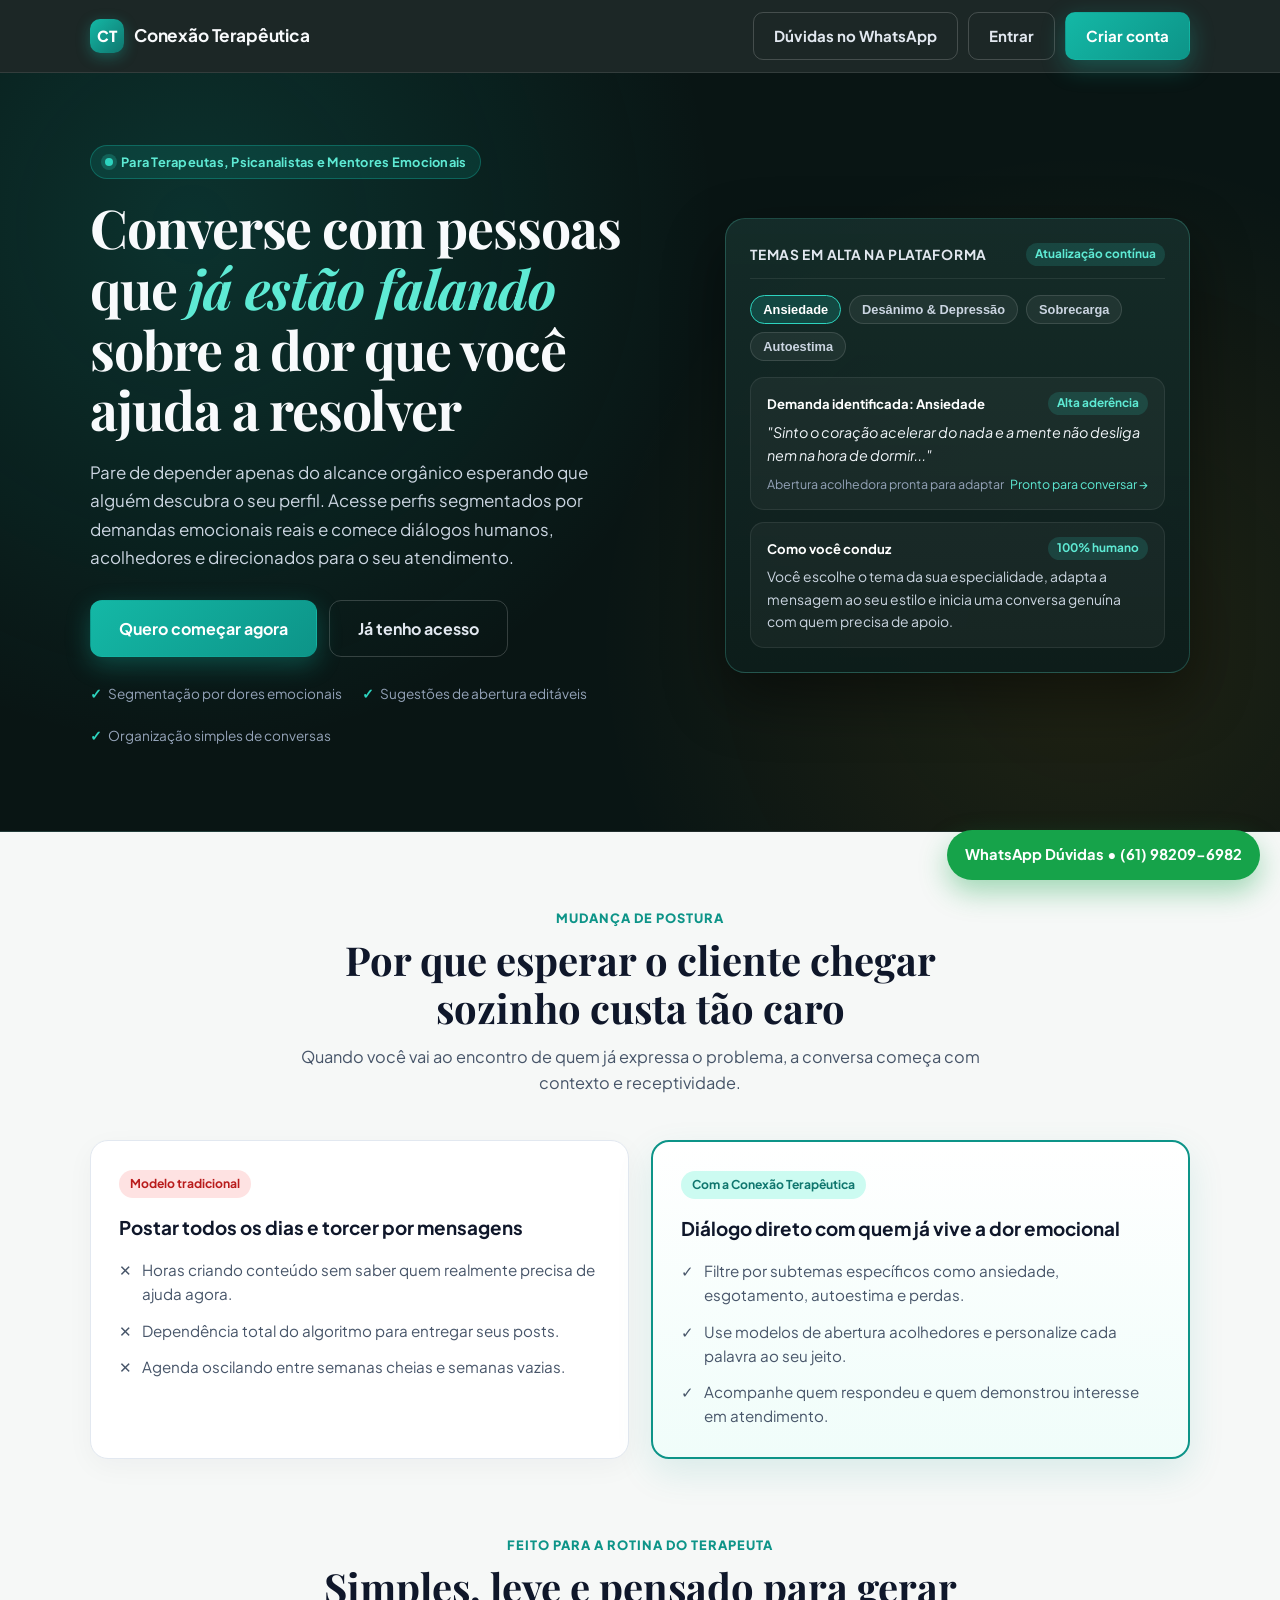
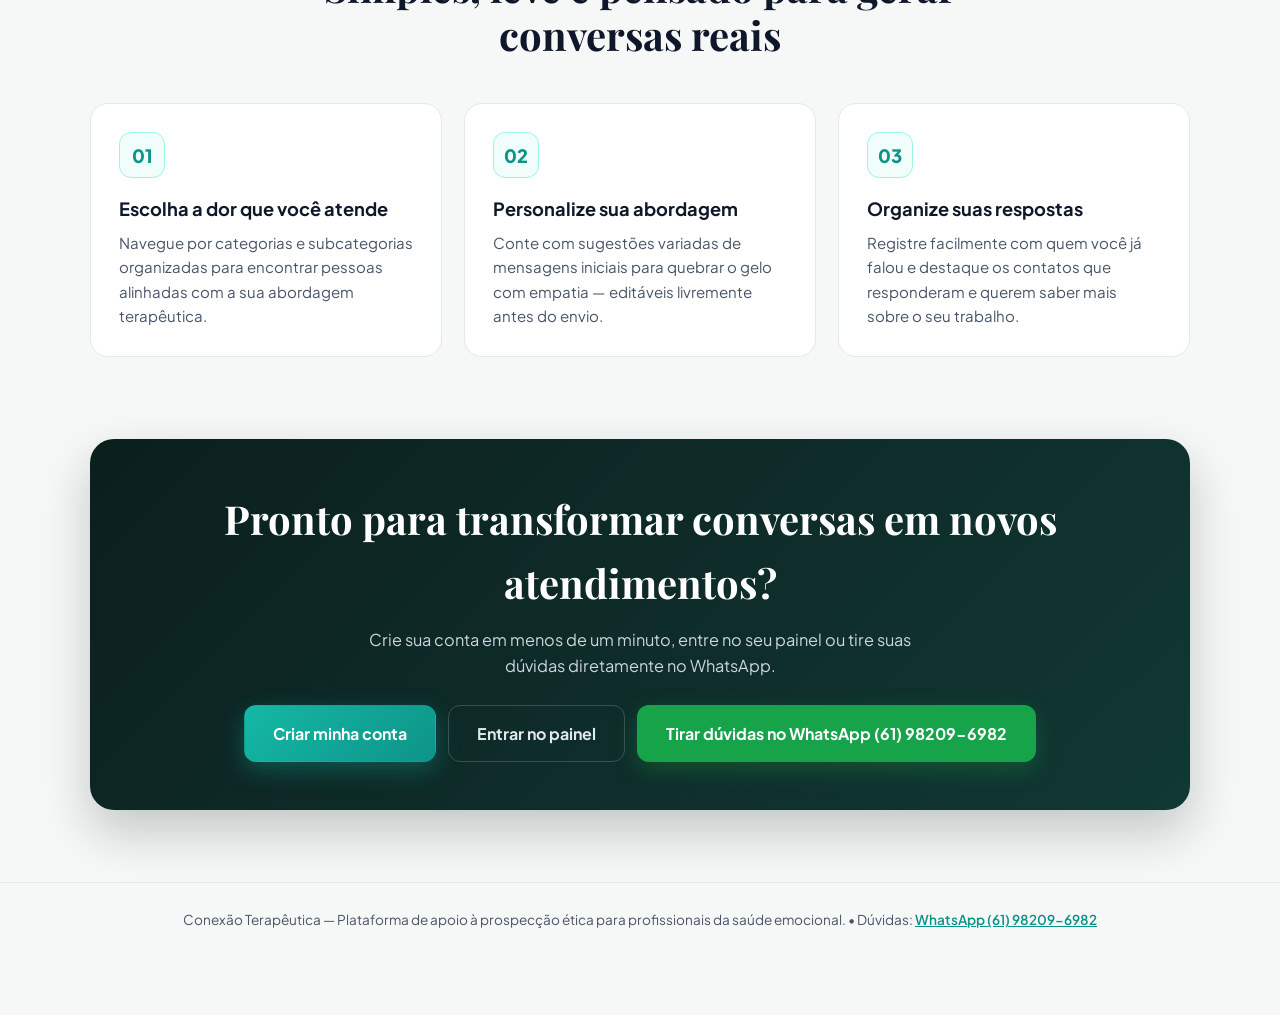
==== commit 2b103e74: "Adiciona botao e links de duvidas no WhatsApp 61982096982 na pagina de vendas" ====
--- a/index.html
+++ b/index.html
@@ -137,6 +137,17 @@
       box-shadow: 0 12px 28px rgba(20, 184, 166, 0.45);
     }
 
+    .btn-whatsapp {
+      background: #16a34a;
+      color: #ffffff;
+      box-shadow: 0 8px 22px rgba(22, 163, 74, 0.3);
+    }
+
+    .btn-whatsapp:hover {
+      background: #15803d;
+      transform: translateY(-1px);
+    }
+
     .btn-lg {
       padding: 15px 28px;
       font-size: 1rem;
@@ -481,10 +492,35 @@
 
     .footer {
       border-top: 1px solid var(--border-light);
-      padding: 26px 0;
+      padding: 26px 0 84px;
       text-align: center;
       font-size: 0.85rem;
       color: var(--text-muted);
+    }
+
+    /* BOTÃO FLUTUANTE WHATSAPP */
+    .whats-float {
+      position: fixed;
+      right: 20px;
+      bottom: 20px;
+      z-index: 60;
+      display: inline-flex;
+      align-items: center;
+      gap: 10px;
+      background: #16a34a;
+      color: #ffffff;
+      text-decoration: none;
+      font-weight: 700;
+      font-size: 0.92rem;
+      padding: 13px 18px;
+      border-radius: 999px;
+      box-shadow: 0 12px 28px rgba(22, 163, 74, 0.38);
+      transition: transform 0.2s ease, background 0.2s ease;
+    }
+
+    .whats-float:hover {
+      background: #15803d;
+      transform: translateY(-2px);
     }
 
     @media (max-width: 880px) {
@@ -506,6 +542,7 @@
         <span>Conexão Terapêutica</span>
       </a>
       <div class="nav-actions">
+        <a href="https://wa.me/5561982096982?text=Ol%C3%A1%2C%20tenho%20d%C3%BAvidas%20sobre%20a%20plataforma%20Conex%C3%A3o%20Terap%C3%AAutica." target="_blank" rel="noopener noreferrer" class="btn btn-ghost-light">Dúvidas no WhatsApp</a>
         <a href="login.html" class="btn btn-ghost-light">Entrar</a>
         <a href="login.html?modo=cadastro" class="btn btn-primary-glow">Criar conta</a>
       </div>
@@ -656,17 +693,20 @@
       </div>
     </section>
 
-    <!-- CTA FINAL -->
+    <!-- CTA FINAL + DÚVIDAS WHATSAPP -->
     <section class="section" style="padding-top: 10px;">
       <div class="container">
         <div class="cta-banner">
           <h2>Pronto para transformar conversas em novos atendimentos?</h2>
           <p>
-            Crie sua conta gratuitamente em menos de um minuto ou entre agora no seu painel para começar.
+            Crie sua conta em menos de um minuto, entre no seu painel ou tire suas dúvidas diretamente no WhatsApp.
           </p>
           <div style="display: flex; gap: 12px; justify-content: center; flex-wrap: wrap;">
             <a href="login.html?modo=cadastro" class="btn btn-primary-glow btn-lg">Criar minha conta</a>
             <a href="login.html" class="btn btn-ghost-light btn-lg">Entrar no painel</a>
+            <a href="https://wa.me/5561982096982?text=Ol%C3%A1%2C%20tenho%20d%C3%BAvidas%20sobre%20a%20Conex%C3%A3o%20Terap%C3%AAutica." target="_blank" rel="noopener noreferrer" class="btn btn-whatsapp btn-lg">
+              Tirar dúvidas no WhatsApp (61) 98209-6982
+            </a>
           </div>
         </div>
       </div>
@@ -675,9 +715,13 @@
 
   <footer class="footer">
     <div class="container">
-      Conexão Terapêutica — Plataforma de apoio à prospecção ética para profissionais da saúde emocional.
+      Conexão Terapêutica — Plataforma de apoio à prospecção ética para profissionais da saúde emocional. • Dúvidas: <a href="https://wa.me/5561982096982?text=Ol%C3%A1%2C%20tenho%20d%C3%BAvidas%20sobre%20a%20Conex%C3%A3o%20Terap%C3%AAutica." target="_blank" rel="noopener noreferrer" style="color: var(--teal); font-weight: 600;">WhatsApp (61) 98209-6982</a>
     </div>
   </footer>
+
+  <a href="https://wa.me/5561982096982?text=Ol%C3%A1%2C%20tenho%20d%C3%BAvidas%20sobre%20a%20Conex%C3%A3o%20Terap%C3%AAutica." target="_blank" rel="noopener noreferrer" class="whats-float" aria-label="Tirar dúvidas no WhatsApp">
+    <span>WhatsApp Dúvidas • (61) 98209-6982</span>
+  </a>
 
   <script>
     const exemplosTemas = {
